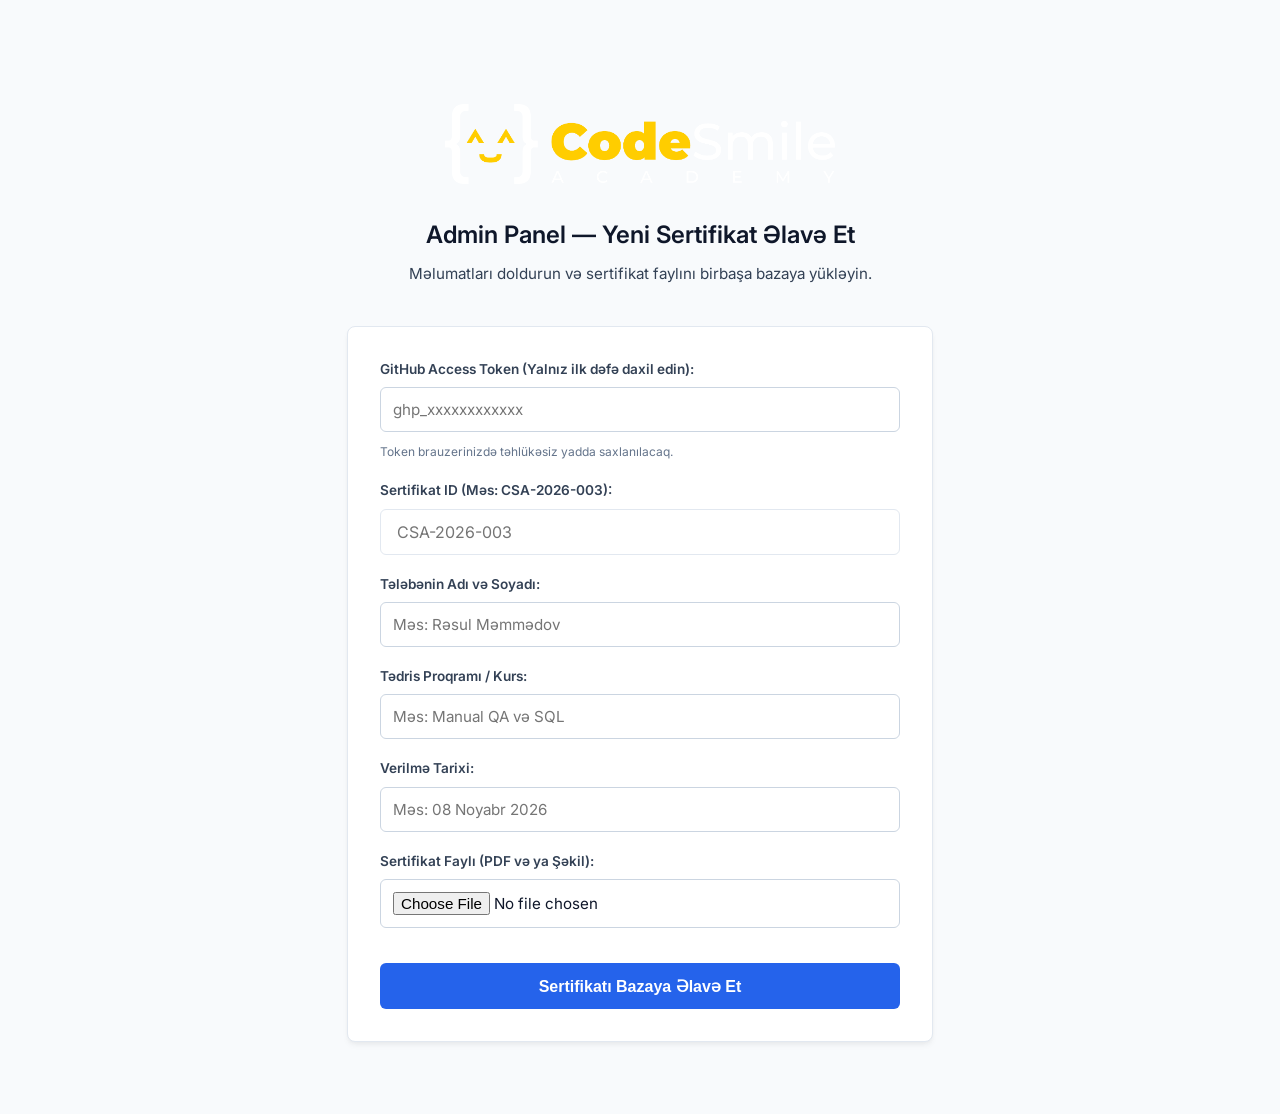
==== admin.html @ 98af443c "Create admin.html" ====
<!DOCTYPE html>
<html lang="az">
<head>
    <meta charset="UTF-8">
    <meta name="viewport" content="width=device-width, initial-scale=1.0">
    <title>Admin Panel | Sertifikat İdarəetməsi</title>
    <link href="https://fonts.googleapis.com/css2?family=Inter:wght@400;500;600;700&display=swap" rel="stylesheet">
    <link rel="stylesheet" href="style.css">
    <style>
        .admin-box { max-width: 650px; margin: 40px auto; padding: 2rem; }
        .form-group { margin-bottom: 1.2rem; display: flex; flex-direction: column; gap: 0.4rem; }
        .form-group label { font-size: 0.85rem; font-weight: 600; color: #334155; }
        .form-group input, .form-group select { padding: 0.75rem; border: 1px solid #cbd5e1; border-radius: 6px; font-family: inherit; font-size: 0.95rem; }
        .btn-submit { background-color: #2563eb; color: white; border: none; padding: 0.85rem; border-radius: 6px; font-weight: 600; cursor: pointer; font-size: 1rem; margin-top: 1rem; width: 100%; transition: 0.2s; }
        .btn-submit:hover { background-color: #1d4ed8; }
        .status-msg { margin-top: 1rem; padding: 1rem; border-radius: 6px; font-size: 0.9rem; text-align: center; }
        .status-msg.success { background: #d1fae5; color: #059669; }
        .status-msg.error { background: #fef2f2; color: #dc2626; }
        .status-msg.info { background: #e0f2fe; color: #0284c7; }
        .token-note { font-size: 0.75rem; color: #64748b; margin-top: 0.2rem; }
    </style>
</head>
<body>
    <div class="container admin-box">
        <header class="header">
            <img src="logo.png" alt="CodeSmile Academy" class="brand-logo">
            <h1 class="page-title">Admin Panel — Yeni Sertifikat Əlavə Et</h1>
            <p class="subtitle">Məlumatları doldurun və sertifikat faylını birbaşa bazaya yükləyin.</p>
        </header>

        <main class="main-content">
            <form id="admin-form">
                <div class="form-group">
                    <label>GitHub Access Token (Yalnız ilk dəfə daxil edin):</label>
                    <input type="password" id="gh-token" placeholder="ghp_xxxxxxxxxxxx" required>
                    <span class="token-note">Token brauzerinizdə təhlükəsiz yadda saxlanılacaq.</span>
                </div>

                <div class="form-group">
                    <label>Sertifikat ID (Məs: CSA-2026-003):</label>
                    <input type="text" id="cert-id" placeholder="CSA-2026-003" required>
                </div>

                <div class="form-group">
                    <label>Tələbənin Adı və Soyadı:</label>
                    <input type="text" id="student-name" placeholder="Məs: Rəsul Məmmədov" required>
                </div>

                <div class="form-group">
                    <label>Tədris Proqramı / Kurs:</label>
                    <input type="text" id="course-name" placeholder="Məs: Manual QA və SQL" required>
                </div>

                <div class="form-group">
                    <label>Verilmə Tarixi:</label>
                    <input type="text" id="issue-date" placeholder="Məs: 08 Noyabr 2026" required>
                </div>

                <div class="form-group">
                    <label>Sertifikat Faylı (PDF və ya Şəkil):</label>
                    <input type="file" id="cert-file" accept=".pdf,.png,.jpg,.jpeg" required>
                </div>

                <button type="submit" class="btn-submit" id="btn-save">Sertifikatı Bazaya Əlavə Et</button>
            </form>

            <div id="status-box" class="status-msg hidden"></div>
        </main>
    </div>

    <script>
        const REPO_OWNER = "codesmileacademy";
        const REPO_NAME = "CertificateVerifier";

        // Yadda saxlanılan tokeni yüklə
        document.addEventListener("DOMContentLoaded", () => {
            const savedToken = localStorage.getItem("csa_gh_token");
            if (savedToken) document.getElementById("gh-token").value = savedToken;
        });

        document.getElementById("admin-form").addEventListener("submit", async (e) => {
            e.preventDefault();
            const btn = document.getElementById("btn-save");
            const statusBox = document.getElementById("status-box");

            const token = document.getElementById("gh-token").value.trim();
            const id = document.getElementById("cert-id").value.trim().toUpperCase();
            const name = document.getElementById("student-name").value.trim();
            const course = document.getElementById("course-name").value.trim();
            const date = document.getElementById("issue-date").value.trim();
            const fileInput = document.getElementById("cert-file");

            if (!fileInput.files.length) return;
            const file = fileInput.files[0];

            // Tokeni yadda saxla
            localStorage.setItem("csa_gh_token", token);

            btn.disabled = true;
            showStatus("Sertifikat faylı GitHub-a yüklənir...", "info");

            try {
                // 1. Faylı Base64 formatına çevir
                const fileExt = file.name.split('.').pop();
                const filePath = `certificates/${id}.${fileExt}`;
                const fileBase64 = await toBase64(file);

                // 2. Faylı GitHub-a yüklə
                await uploadToGitHub(token, filePath, fileBase64, `Upload certificate ${id}`);

                showStatus("Fayl yükləndi! Baza (script.js) yenilənir...", "info");

                // 3. script.js faylını oxu və yeni sertifikatı əlavə et
                const scriptPath = "script.js";
                const scriptData = await getGitHubFile(token, scriptPath);
                
                let scriptContent = decodeURIComponent(escape(atob(scriptData.content)));

                // Bazaya yeni tələbə yazısını əlavə et
                const newRecord = `    "${id}": {\n        name: "${name}",\n        course: "${course}",\n        date: "${date}",\n        file: "${filePath}"\n    },`;
                
                scriptContent = scriptContent.replace("const certificatesDB = {", `const certificatesDB = {\n${newRecord}`);

                const updatedBase64 = btoa(unescape(encodeURIComponent(scriptContent)));

                // 4. Yenilənmiş script.js faylını GitHub-a yaz
                await uploadToGitHub(token, scriptPath, updatedBase64, `Add certificate ${id} to DB`, scriptData.sha);

                showStatus(`Müvəffəqiyyətlə əlavə edildi!<br><br><b>Sertifikat Linki:</b><br><a href="https://${REPO_OWNER}.github.io/${REPO_NAME}/?id=${id}" target="_blank">https://${REPO_OWNER}.github.io/${REPO_NAME}/?id=${id}</a>`, "success");
                document.getElementById("admin-form").reset();
                document.getElementById("gh-token").value = token;

            } catch (err) {
                showStatus("Xəta baş verdi: " + err.message, "error");
            } finally {
                btn.disabled = false;
            }
        });

        function toBase64(file) {
            return new Promise((resolve, reject) => {
                const reader = new FileReader();
                reader.readAsDataURL(file);
                reader.onload = () => resolve(reader.result.split(',')[1]);
                reader.onerror = error => reject(error);
            });
        }

        async function getGitHubFile(token, path) {
            const res = await fetch(`https://api.github.com/repos/${REPO_OWNER}/${REPO_NAME}/contents/${path}`, {
                headers: { "Authorization": `token ${token}` }
            });
            if (!res.ok) throw new Error("Fayl oxunmadı: " + res.statusText);
            return await res.json();
        }

        async function uploadToGitHub(token, path, contentBase64, message, sha = null) {
            const body = { message, content: contentBase64 };
            if (sha) body.sha = sha;

            const res = await fetch(`https://api.github.com/repos/${REPO_OWNER}/${REPO_NAME}/contents/${path}`, {
                method: "PUT",
                headers: {
                    "Authorization": `token ${token}`,
                    "Content-Type": "application/json"
                },
                body: JSON.stringify(body)
            });

            if (!res.ok) {
                const errData = await res.json();
                throw new Error(errData.message || "Yükləmə xətası");
            }
            return await res.json();
        }

        function showStatus(msg, type) {
            const box = document.getElementById("status-box");
            box.className = `status-msg ${type}`;
            box.innerHTML = msg;
            box.classList.remove("hidden");
        }
    </script>
</body>
</html>
---- style.css ----
:root {
    --primary-color: #0f172a;
    --secondary-color: #334155;
    --accent-color: #2563eb;
    --success-color: #059669;
    --error-color: #dc2626;
    --bg-color: #f8fafc;
    --card-bg: #ffffff;
    --border-color: #e2e8f0;
}

* {
    margin: 0;
    padding: 0;
    box-sizing: border-box;
}

body {
    font-family: 'Inter', sans-serif;
    background-color: var(--bg-color);
    color: var(--primary-color);
    line-height: 1.6;
    display: flex;
    justify-content: center;
    min-height: 100vh;
}

.container {
    width: 100%;
    max-width: 600px;
    padding: 2rem;
    display: flex;
    flex-direction: column;
}

.header {
    text-align: center;
    margin-bottom: 2.5rem;
    margin-top: 2rem;
}

.brand-logo {
    max-height: 80px;
    margin-bottom: 1.5rem;
    object-fit: contain;
}

.page-title {
    font-size: 1.5rem;
    font-weight: 600;
    margin-bottom: 0.5rem;
}

.subtitle {
    color: var(--secondary-color);
    font-size: 0.95rem;
}

.main-content {
    background-color: var(--card-bg);
    padding: 2rem;
    border-radius: 8px;
    box-shadow: 0 4px 6px -1px rgba(0, 0, 0, 0.05), 0 2px 4px -1px rgba(0, 0, 0, 0.03);
    border: 1px solid var(--border-color);
}

.input-group {
    display: flex;
    gap: 0.5rem;
}

#cert-id {
    flex: 1;
    padding: 0.75rem 1rem;
    border: 1px solid var(--border-color);
    border-radius: 6px;
    font-size: 1rem;
    font-family: 'Inter', sans-serif;
    text-transform: uppercase;
    transition: border-color 0.2s;
}

#cert-id:focus {
    outline: none;
    border-color: var(--accent-color);
}

.btn-verify {
    background-color: var(--primary-color);
    color: white;
    border: none;
    padding: 0 1.5rem;
    border-radius: 6px;
    font-weight: 500;
    cursor: pointer;
    font-size: 1rem;
    transition: background-color 0.2s;
}

.btn-verify:hover {
    background-color: #1e293b;
}

.hidden {
    display: none !important;
}

.error-msg {
    color: var(--error-color);
    font-size: 0.85rem;
    margin-top: 0.5rem;
}

.not-found {
    margin-top: 1.5rem;
    padding: 1rem;
    background-color: #fef2f2;
    border: 1px solid #fecaca;
    color: var(--error-color);
    border-radius: 6px;
    text-align: center;
    font-size: 0.9rem;
}

/* Result Card Styles */
.result-card {
    margin-top: 2rem;
    padding-top: 1.5rem;
    border-top: 1px solid var(--border-color);
}

.status-badge {
    display: inline-flex;
    align-items: center;
    gap: 0.5rem;
    background-color: #d1fae5;
    color: var(--success-color);
    padding: 0.5rem 1rem;
    border-radius: 20px;
    font-weight: 600;
    font-size: 0.9rem;
    margin-bottom: 1.5rem;
}

.details-grid {
    display: flex;
    flex-direction: column;
    gap: 1rem;
    margin-bottom: 1.5rem;
}

.detail-item {
    display: flex;
    flex-direction: column;
    gap: 0.2rem;
}

.detail-label {
    font-size: 0.85rem;
    color: var(--secondary-color);
    text-transform: uppercase;
    letter-spacing: 0.05em;
}

.detail-value {
    font-size: 1.05rem;
    font-weight: 500;
    color: var(--primary-color);
}

.btn-download {
    display: block;
    width: 100%;
    text-align: center;
    background-color: white;
    color: var(--primary-color);
    border: 1px solid var(--border-color);
    padding: 0.75rem;
    border-radius: 6px;
    text-decoration: none;
    font-weight: 500;
    transition: all 0.2s;
}

.btn-download:hover {
    background-color: #f1f5f9;
    border-color: #cbd5e1;
}

.footer {
    text-align: center;
    margin-top: auto;
    padding-top: 2rem;
    font-size: 0.85rem;
    color: var(--secondary-color);
}

@media (max-width: 480px) {
    .input-group {
        flex-direction: column;
    }
    .btn-verify {
        padding: 0.75rem;
    }
}
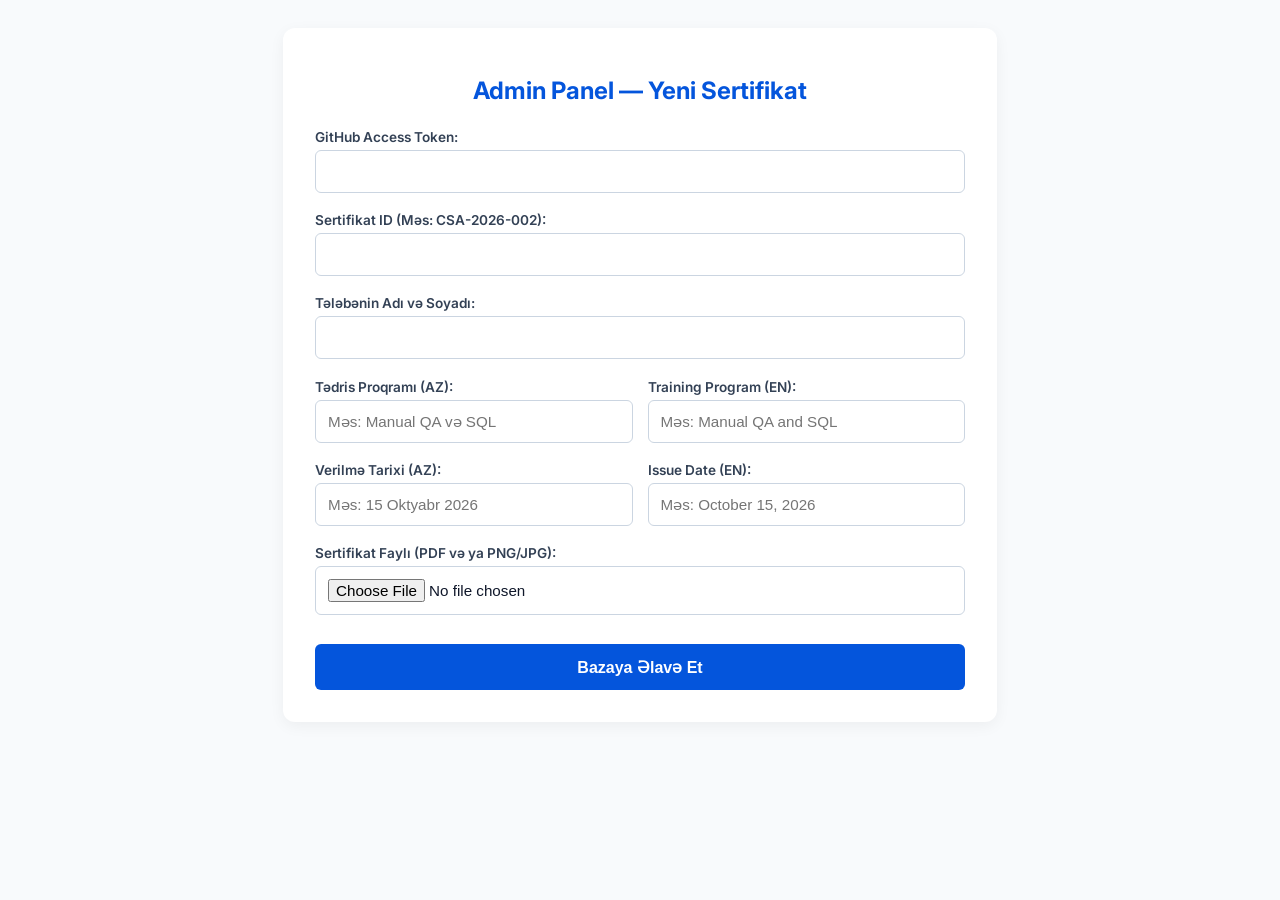
==== commit f1da1111: "Update admin.html" ====
--- a/admin.html
+++ b/admin.html
@@ -3,76 +3,80 @@
 <head>
     <meta charset="UTF-8">
     <meta name="viewport" content="width=device-width, initial-scale=1.0">
-    <title>Admin Panel | Sertifikat İdarəetməsi</title>
+    <title>Admin Panel | CodeSmile Academy</title>
     <link href="https://fonts.googleapis.com/css2?family=Inter:wght@400;500;600;700&display=swap" rel="stylesheet">
-    <link rel="stylesheet" href="style.css">
     <style>
-        .admin-box { max-width: 650px; margin: 40px auto; padding: 2rem; }
-        .form-group { margin-bottom: 1.2rem; display: flex; flex-direction: column; gap: 0.4rem; }
-        .form-group label { font-size: 0.85rem; font-weight: 600; color: #334155; }
-        .form-group input, .form-group select { padding: 0.75rem; border: 1px solid #cbd5e1; border-radius: 6px; font-family: inherit; font-size: 0.95rem; }
-        .btn-submit { background-color: #2563eb; color: white; border: none; padding: 0.85rem; border-radius: 6px; font-weight: 600; cursor: pointer; font-size: 1rem; margin-top: 1rem; width: 100%; transition: 0.2s; }
-        .btn-submit:hover { background-color: #1d4ed8; }
-        .status-msg { margin-top: 1rem; padding: 1rem; border-radius: 6px; font-size: 0.9rem; text-align: center; }
-        .status-msg.success { background: #d1fae5; color: #059669; }
-        .status-msg.error { background: #fef2f2; color: #dc2626; }
-        .status-msg.info { background: #e0f2fe; color: #0284c7; }
-        .token-note { font-size: 0.75rem; color: #64748b; margin-top: 0.2rem; }
+        body { font-family: 'Inter', sans-serif; background: #f8fafc; padding: 20px; color: #0f172a; }
+        .admin-box { max-width: 650px; margin: 0 auto; background: white; padding: 2rem; border-radius: 12px; box-shadow: 0 4px 15px rgba(0,0,0,0.05); }
+        h1 { text-align: center; color: #0455dc; font-size: 1.5rem; margin-bottom: 1.5rem; }
+        .form-group { margin-bottom: 1.2rem; display: flex; flex-direction: column; gap: 5px; }
+        label { font-weight: 600; font-size: 0.85rem; color: #334155; }
+        input { padding: 0.75rem; border: 1px solid #cbd5e1; border-radius: 6px; font-size: 0.95rem; }
+        .row { display: flex; gap: 15px; }
+        .row .form-group { flex: 1; }
+        .btn-submit { background: #0455dc; color: white; border: none; padding: 0.85rem; border-radius: 6px; font-weight: bold; cursor: pointer; width: 100%; margin-top: 10px; font-size: 1rem; transition: 0.2s; }
+        .btn-submit:hover { background: #0342b0; }
+        .status-msg { margin-top: 1rem; padding: 1rem; border-radius: 6px; text-align: center; display: none; font-weight: 500;}
+        .success { background: #d1fae5; color: #059669; display: block; }
+        .error { background: #fef2f2; color: #dc2626; display: block; }
+        .info { background: #e0f2fe; color: #0284c7; display: block; }
     </style>
 </head>
 <body>
-    <div class="container admin-box">
-        <header class="header">
-            <img src="logo.png" alt="CodeSmile Academy" class="brand-logo">
-            <h1 class="page-title">Admin Panel — Yeni Sertifikat Əlavə Et</h1>
-            <p class="subtitle">Məlumatları doldurun və sertifikat faylını birbaşa bazaya yükləyin.</p>
-        </header>
+    <div class="admin-box">
+        <h1>Admin Panel — Yeni Sertifikat</h1>
+        <form id="admin-form">
+            <div class="form-group">
+                <label>GitHub Access Token:</label>
+                <input type="password" id="gh-token" required>
+            </div>
+            <div class="form-group">
+                <label>Sertifikat ID (Məs: CSA-2026-002):</label>
+                <input type="text" id="cert-id" required>
+            </div>
+            <div class="form-group">
+                <label>Tələbənin Adı və Soyadı:</label>
+                <input type="text" id="student-name" required>
+            </div>
 
-        <main class="main-content">
-            <form id="admin-form">
+            <!-- 2 DİLLİ XANALAR (KURS) -->
+            <div class="row">
                 <div class="form-group">
-                    <label>GitHub Access Token (Yalnız ilk dəfə daxil edin):</label>
-                    <input type="password" id="gh-token" placeholder="ghp_xxxxxxxxxxxx" required>
-                    <span class="token-note">Token brauzerinizdə təhlükəsiz yadda saxlanılacaq.</span>
+                    <label>Tədris Proqramı (AZ):</label>
+                    <input type="text" id="course-az" placeholder="Məs: Manual QA və SQL" required>
                 </div>
+                <div class="form-group">
+                    <label>Training Program (EN):</label>
+                    <input type="text" id="course-en" placeholder="Məs: Manual QA and SQL" required>
+                </div>
+            </div>
 
+            <!-- 2 DİLLİ XANALAR (TARİX) -->
+            <div class="row">
                 <div class="form-group">
-                    <label>Sertifikat ID (Məs: CSA-2026-003):</label>
-                    <input type="text" id="cert-id" placeholder="CSA-2026-003" required>
+                    <label>Verilmə Tarixi (AZ):</label>
+                    <input type="text" id="date-az" placeholder="Məs: 15 Oktyabr 2026" required>
                 </div>
+                <div class="form-group">
+                    <label>Issue Date (EN):</label>
+                    <input type="text" id="date-en" placeholder="Məs: October 15, 2026" required>
+                </div>
+            </div>
 
-                <div class="form-group">
-                    <label>Tələbənin Adı və Soyadı:</label>
-                    <input type="text" id="student-name" placeholder="Məs: Rəsul Məmmədov" required>
-                </div>
+            <div class="form-group">
+                <label>Sertifikat Faylı (PDF və ya PNG/JPG):</label>
+                <input type="file" id="cert-file" accept=".pdf,.png,.jpg,.jpeg" required>
+            </div>
 
-                <div class="form-group">
-                    <label>Tədris Proqramı / Kurs:</label>
-                    <input type="text" id="course-name" placeholder="Məs: Manual QA və SQL" required>
-                </div>
-
-                <div class="form-group">
-                    <label>Verilmə Tarixi:</label>
-                    <input type="text" id="issue-date" placeholder="Məs: 08 Noyabr 2026" required>
-                </div>
-
-                <div class="form-group">
-                    <label>Sertifikat Faylı (PDF və ya Şəkil):</label>
-                    <input type="file" id="cert-file" accept=".pdf,.png,.jpg,.jpeg" required>
-                </div>
-
-                <button type="submit" class="btn-submit" id="btn-save">Sertifikatı Bazaya Əlavə Et</button>
-            </form>
-
-            <div id="status-box" class="status-msg hidden"></div>
-        </main>
+            <button type="submit" class="btn-submit" id="btn-save">Bazaya Əlavə Et</button>
+        </form>
+        <div id="status-box" class="status-msg"></div>
     </div>
 
     <script>
         const REPO_OWNER = "codesmileacademy";
         const REPO_NAME = "CertificateVerifier";
-
-        // Yadda saxlanılan tokeni yüklə
+        
         document.addEventListener("DOMContentLoaded", () => {
             const savedToken = localStorage.getItem("csa_gh_token");
             if (savedToken) document.getElementById("gh-token").value = savedToken;
@@ -81,55 +85,53 @@
         document.getElementById("admin-form").addEventListener("submit", async (e) => {
             e.preventDefault();
             const btn = document.getElementById("btn-save");
-            const statusBox = document.getElementById("status-box");
-
+            
             const token = document.getElementById("gh-token").value.trim();
             const id = document.getElementById("cert-id").value.trim().toUpperCase();
             const name = document.getElementById("student-name").value.trim();
-            const course = document.getElementById("course-name").value.trim();
-            const date = document.getElementById("issue-date").value.trim();
+            
+            const courseAz = document.getElementById("course-az").value.trim();
+            const courseEn = document.getElementById("course-en").value.trim();
+            const dateAz = document.getElementById("date-az").value.trim();
+            const dateEn = document.getElementById("date-en").value.trim();
+            
             const fileInput = document.getElementById("cert-file");
 
             if (!fileInput.files.length) return;
             const file = fileInput.files[0];
-
-            // Tokeni yadda saxla
+            
             localStorage.setItem("csa_gh_token", token);
-
             btn.disabled = true;
-            showStatus("Sertifikat faylı GitHub-a yüklənir...", "info");
+            showStatus("Sertifikat GitHub-a yüklənir...", "info");
 
             try {
-                // 1. Faylı Base64 formatına çevir
-                const fileExt = file.name.split('.').pop();
+                const fileExt = file.name.split('.').pop().toLowerCase();
                 const filePath = `certificates/${id}.${fileExt}`;
                 const fileBase64 = await toBase64(file);
 
-                // 2. Faylı GitHub-a yüklə
-                await uploadToGitHub(token, filePath, fileBase64, `Upload certificate ${id}`);
-
+                // 1. Şəkli/PDF-i yüklə
+                await uploadToGitHub(token, filePath, fileBase64, `Upload cert ${id}`);
                 showStatus("Fayl yükləndi! Baza (script.js) yenilənir...", "info");
 
-                // 3. script.js faylını oxu və yeni sertifikatı əlavə et
+                // 2. script.js faylını oxu və 2 dilli bazaya əlavə et
                 const scriptPath = "script.js";
                 const scriptData = await getGitHubFile(token, scriptPath);
-                
                 let scriptContent = decodeURIComponent(escape(atob(scriptData.content)));
 
-                // Bazaya yeni tələbə yazısını əlavə et
-                const newRecord = `    "${id}": {\n        name: "${name}",\n        course: "${course}",\n        date: "${date}",\n        file: "${filePath}"\n    },`;
+                const newRecord = `    "${id}": {\n        name: "${name}",\n        course_az: "${courseAz}",\n        course_en: "${courseEn}",\n        date_az: "${dateAz}",\n        date_en: "${dateEn}",\n        file: "${filePath}"\n    },`;
                 
                 scriptContent = scriptContent.replace("const certificatesDB = {", `const certificatesDB = {\n${newRecord}`);
 
                 const updatedBase64 = btoa(unescape(encodeURIComponent(scriptContent)));
+                
+                // 3. Yenilənmiş məlumatları yaz
+                await uploadToGitHub(token, scriptPath, updatedBase64, `Add ${id} to DB`, scriptData.sha);
 
-                // 4. Yenilənmiş script.js faylını GitHub-a yaz
-                await uploadToGitHub(token, scriptPath, updatedBase64, `Add certificate ${id} to DB`, scriptData.sha);
-
-                showStatus(`Müvəffəqiyyətlə əlavə edildi!<br><br><b>Sertifikat Linki:</b><br><a href="https://${REPO_OWNER}.github.io/${REPO_NAME}/?id=${id}" target="_blank">https://${REPO_OWNER}.github.io/${REPO_NAME}/?id=${id}</a>`, "success");
+                showStatus(`Müvəffəqiyyətlə əlavə edildi! <br><br><a href="https://${REPO_OWNER}.github.io/${REPO_NAME}/?id=${id}" target="_blank">Sertifikata Bax</a>`, "success");
+                
+                // Formu təmizlə
                 document.getElementById("admin-form").reset();
                 document.getElementById("gh-token").value = token;
-
             } catch (err) {
                 showStatus("Xəta baş verdi: " + err.message, "error");
             } finally {
@@ -150,23 +152,18 @@
             const res = await fetch(`https://api.github.com/repos/${REPO_OWNER}/${REPO_NAME}/contents/${path}`, {
                 headers: { "Authorization": `token ${token}` }
             });
-            if (!res.ok) throw new Error("Fayl oxunmadı: " + res.statusText);
+            if (!res.ok) throw new Error("Fayl oxunmadı");
             return await res.json();
         }
 
         async function uploadToGitHub(token, path, contentBase64, message, sha = null) {
             const body = { message, content: contentBase64 };
             if (sha) body.sha = sha;
-
             const res = await fetch(`https://api.github.com/repos/${REPO_OWNER}/${REPO_NAME}/contents/${path}`, {
                 method: "PUT",
-                headers: {
-                    "Authorization": `token ${token}`,
-                    "Content-Type": "application/json"
-                },
+                headers: { "Authorization": `token ${token}`, "Content-Type": "application/json" },
                 body: JSON.stringify(body)
             });
-
             if (!res.ok) {
                 const errData = await res.json();
                 throw new Error(errData.message || "Yükləmə xətası");
@@ -178,7 +175,6 @@
             const box = document.getElementById("status-box");
             box.className = `status-msg ${type}`;
             box.innerHTML = msg;
-            box.classList.remove("hidden");
         }
     </script>
 </body>
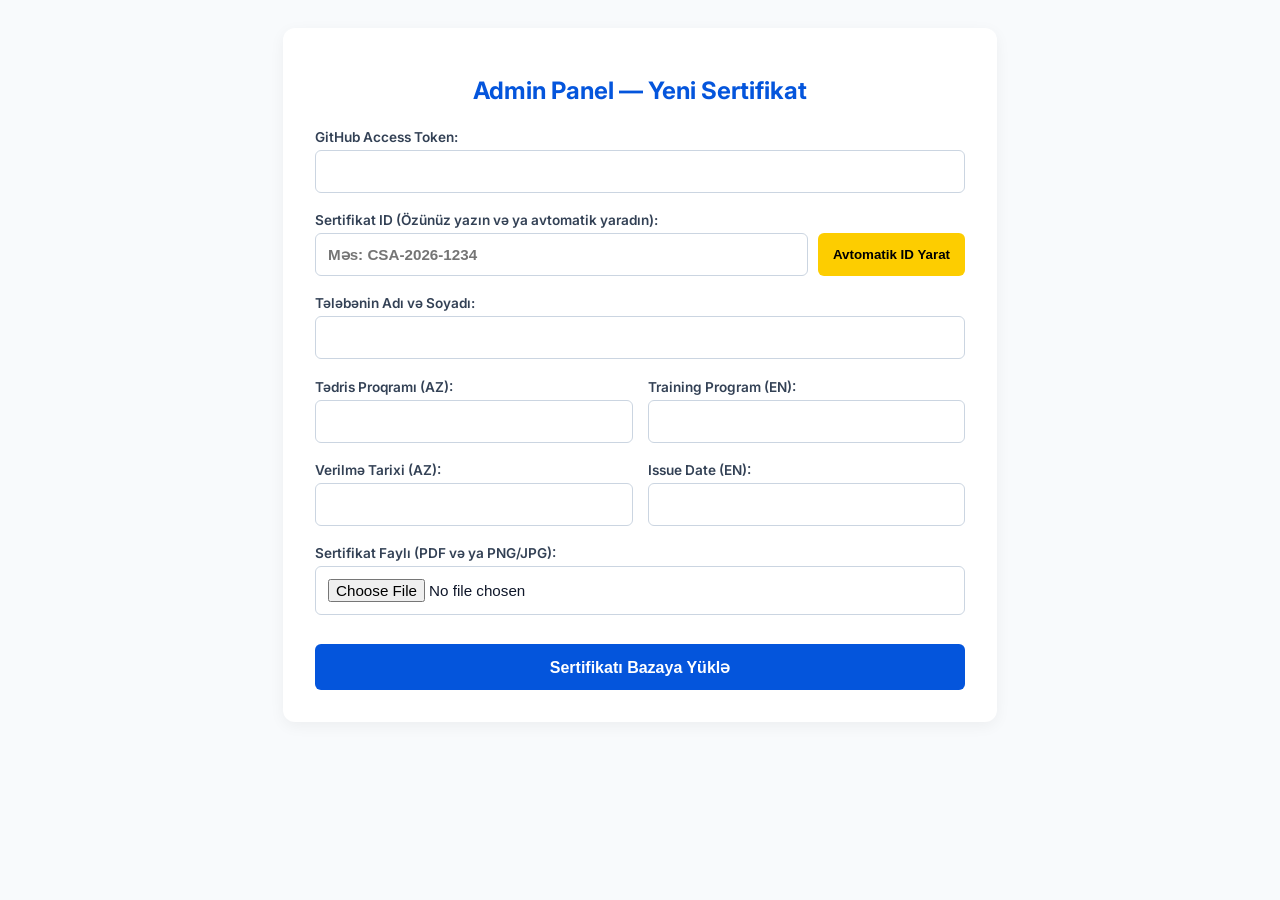
==== commit e05d74ba: "Update admin.html" ====
--- a/admin.html
+++ b/admin.html
@@ -14,6 +14,10 @@
         input { padding: 0.75rem; border: 1px solid #cbd5e1; border-radius: 6px; font-size: 0.95rem; }
         .row { display: flex; gap: 15px; }
         .row .form-group { flex: 1; }
+        .id-group { display: flex; gap: 10px; }
+        .id-group input { flex: 1; font-weight: bold; color: #0455dc; }
+        .btn-gen { background: #fdcd00; color: #000; font-weight: bold; border: none; padding: 0 15px; border-radius: 6px; cursor: pointer; transition: 0.2s; }
+        .btn-gen:hover { background: #e0b500; }
         .btn-submit { background: #0455dc; color: white; border: none; padding: 0.85rem; border-radius: 6px; font-weight: bold; cursor: pointer; width: 100%; margin-top: 10px; font-size: 1rem; transition: 0.2s; }
         .btn-submit:hover { background: #0342b0; }
         .status-msg { margin-top: 1rem; padding: 1rem; border-radius: 6px; text-align: center; display: none; font-weight: 500;}
@@ -30,36 +34,39 @@
                 <label>GitHub Access Token:</label>
                 <input type="password" id="gh-token" required>
             </div>
-            <div class="form-group">
-                <label>Sertifikat ID (Məs: CSA-2026-002):</label>
-                <input type="text" id="cert-id" required>
-            </div>
+            
+            <div class="form-group">
+                <label>Sertifikat ID (Özünüz yazın və ya avtomatik yaradın):</label>
+                <div class="id-group">
+                    <input type="text" id="cert-id" placeholder="Məs: CSA-2026-1234" required>
+                    <button type="button" class="btn-gen" id="btn-generate-id">Avtomatik ID Yarat</button>
+                </div>
+            </div>
+
             <div class="form-group">
                 <label>Tələbənin Adı və Soyadı:</label>
                 <input type="text" id="student-name" required>
             </div>
 
-            <!-- 2 DİLLİ XANALAR (KURS) -->
             <div class="row">
                 <div class="form-group">
                     <label>Tədris Proqramı (AZ):</label>
-                    <input type="text" id="course-az" placeholder="Məs: Manual QA və SQL" required>
+                    <input type="text" id="course-az" required>
                 </div>
                 <div class="form-group">
                     <label>Training Program (EN):</label>
-                    <input type="text" id="course-en" placeholder="Məs: Manual QA and SQL" required>
-                </div>
-            </div>
-
-            <!-- 2 DİLLİ XANALAR (TARİX) -->
+                    <input type="text" id="course-en" required>
+                </div>
+            </div>
+
             <div class="row">
                 <div class="form-group">
                     <label>Verilmə Tarixi (AZ):</label>
-                    <input type="text" id="date-az" placeholder="Məs: 15 Oktyabr 2026" required>
+                    <input type="text" id="date-az" required>
                 </div>
                 <div class="form-group">
                     <label>Issue Date (EN):</label>
-                    <input type="text" id="date-en" placeholder="Məs: October 15, 2026" required>
+                    <input type="text" id="date-en" required>
                 </div>
             </div>
 
@@ -68,7 +75,7 @@
                 <input type="file" id="cert-file" accept=".pdf,.png,.jpg,.jpeg" required>
             </div>
 
-            <button type="submit" class="btn-submit" id="btn-save">Bazaya Əlavə Et</button>
+            <button type="submit" class="btn-submit" id="btn-save">Sertifikatı Bazaya Yüklə</button>
         </form>
         <div id="status-box" class="status-msg"></div>
     </div>
@@ -82,6 +89,13 @@
             if (savedToken) document.getElementById("gh-token").value = savedToken;
         });
 
+        // AVTOMATİK UNİKAL ID YARATMA FUNKSİYASI
+        document.getElementById("btn-generate-id").addEventListener("click", () => {
+            const year = new Date().getFullYear();
+            const randomCode = Math.floor(1000 + Math.random() * 9000); // 4 rəqəmli kod
+            document.getElementById("cert-id").value = `CSA-${year}-${randomCode}`;
+        });
+
         document.getElementById("admin-form").addEventListener("submit", async (e) => {
             e.preventDefault();
             const btn = document.getElementById("btn-save");
@@ -96,40 +110,47 @@
             const dateEn = document.getElementById("date-en").value.trim();
             
             const fileInput = document.getElementById("cert-file");
-
             if (!fileInput.files.length) return;
             const file = fileInput.files[0];
             
             localStorage.setItem("csa_gh_token", token);
             btn.disabled = true;
-            showStatus("Sertifikat GitHub-a yüklənir...", "info");
+            showStatus("Fayl GitHub-a yüklənir...", "info");
 
             try {
                 const fileExt = file.name.split('.').pop().toLowerCase();
                 const filePath = `certificates/${id}.${fileExt}`;
                 const fileBase64 = await toBase64(file);
 
-                // 1. Şəkli/PDF-i yüklə
+                // 1. Şəkli yüklə
                 await uploadToGitHub(token, filePath, fileBase64, `Upload cert ${id}`);
-                showStatus("Fayl yükləndi! Baza (script.js) yenilənir...", "info");
-
-                // 2. script.js faylını oxu və 2 dilli bazaya əlavə et
-                const scriptPath = "script.js";
-                const scriptData = await getGitHubFile(token, scriptPath);
-                let scriptContent = decodeURIComponent(escape(atob(scriptData.content)));
-
-                const newRecord = `    "${id}": {\n        name: "${name}",\n        course_az: "${courseAz}",\n        course_en: "${courseEn}",\n        date_az: "${dateAz}",\n        date_en: "${dateEn}",\n        file: "${filePath}"\n    },`;
+                showStatus("Fayl yükləndi! Baza (db.json) yenilənir...", "info");
+
+                // 2. Təmiz JSON bazasını (db.json) oxu
+                const dbPath = "database/db.json";
+                const dbData = await getGitHubFile(token, dbPath);
                 
-                scriptContent = scriptContent.replace("const certificatesDB = {", `const certificatesDB = {\n${newRecord}`);
-
-                const updatedBase64 = btoa(unescape(encodeURIComponent(scriptContent)));
+                // Məlumatı JSON olaraq çeviririk
+                let dbContent = JSON.parse(decodeURIComponent(escape(atob(dbData.content))));
+
+                // 3. Yeni tələbəni əlavə et
+                dbContent[id] = {
+                    name: name,
+                    course_az: courseAz,
+                    course_en: courseEn,
+                    date_az: dateAz,
+                    date_en: dateEn,
+                    file: filePath
+                };
+
+                // JSON-u yenidən Base64-ə çevir
+                const updatedBase64 = btoa(unescape(encodeURIComponent(JSON.stringify(dbContent, null, 4))));
                 
-                // 3. Yenilənmiş məlumatları yaz
-                await uploadToGitHub(token, scriptPath, updatedBase64, `Add ${id} to DB`, scriptData.sha);
-
-                showStatus(`Müvəffəqiyyətlə əlavə edildi! <br><br><a href="https://${REPO_OWNER}.github.io/${REPO_NAME}/?id=${id}" target="_blank">Sertifikata Bax</a>`, "success");
+                // 4. Yenilənmiş db.json faylını geri yüklə
+                await uploadToGitHub(token, dbPath, updatedBase64, `Add ${id} to database`, dbData.sha);
+
+                showStatus(`Uğurla əlavə edildi! <br><br><a href="https://${REPO_OWNER}.github.io/${REPO_NAME}/?id=${id}" target="_blank">Sertifikata Bax</a>`, "success");
                 
-                // Formu təmizlə
                 document.getElementById("admin-form").reset();
                 document.getElementById("gh-token").value = token;
             } catch (err) {
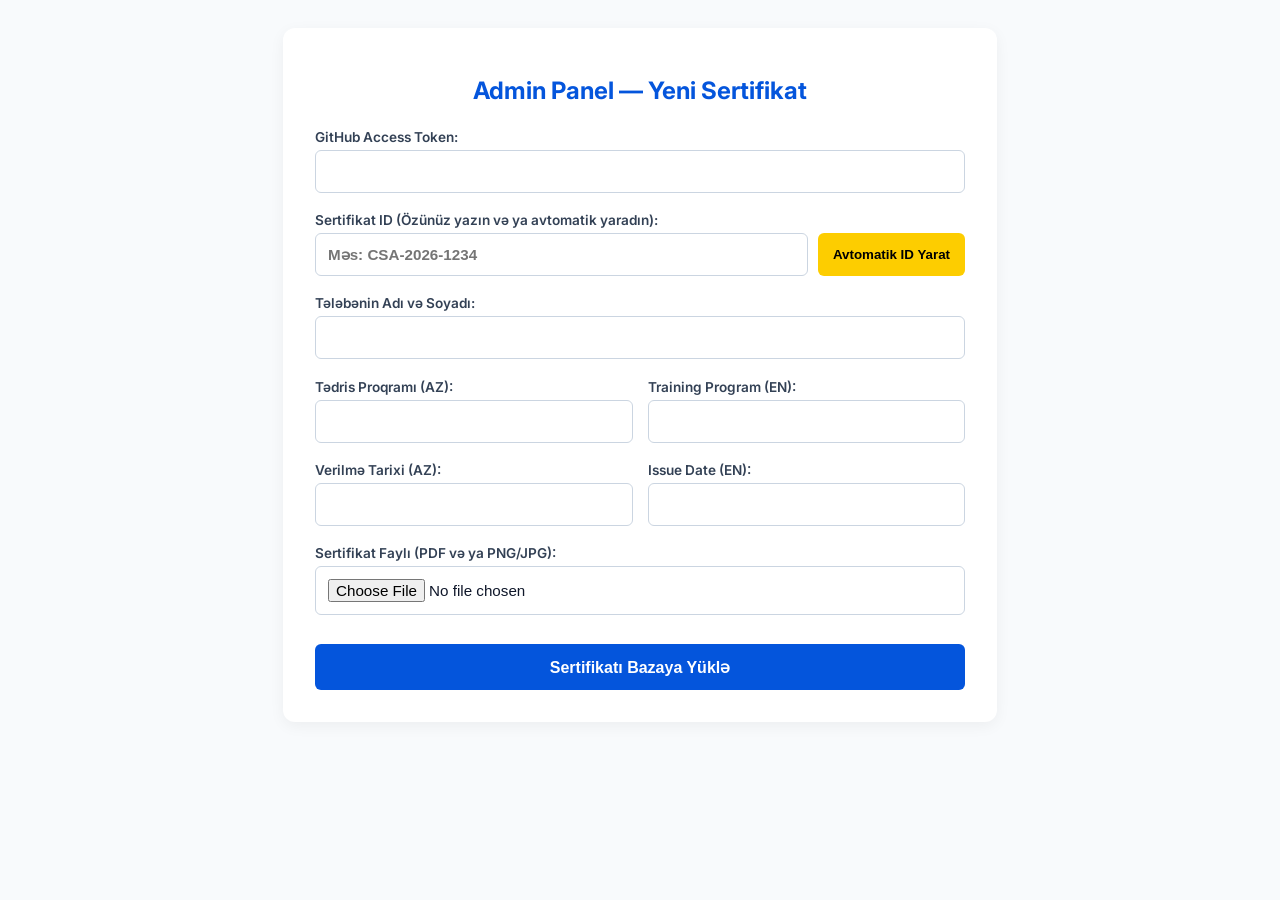
==== commit 183661c7: "Update admin.html" ====
--- a/admin.html
+++ b/admin.html
@@ -133,15 +133,16 @@
                 // Məlumatı JSON olaraq çeviririk
                 let dbContent = JSON.parse(decodeURIComponent(escape(atob(dbData.content))));
 
+                // --- YENİ QORUYUCU MEXANİZM ---
+                if (dbContent[id]) {
+                    showStatus(`XƏTA: <b>${id}</b> nömrəli sertifikat artıq bazada mövcuddur! Zəhmət olmasa "Avtomatik ID Yarat" düyməsinə bir daha basın.`, "error");
+                    btn.disabled = false;
+                    return; // Əgər ID varsa, prosesi dərhal dayandırır və bazanın korlanmasının qarşısını alır
+                }
+                // ------------------------------
+
                 // 3. Yeni tələbəni əlavə et
                 dbContent[id] = {
-                    name: name,
-                    course_az: courseAz,
-                    course_en: courseEn,
-                    date_az: dateAz,
-                    date_en: dateEn,
-                    file: filePath
-                };
 
                 // JSON-u yenidən Base64-ə çevir
                 const updatedBase64 = btoa(unescape(encodeURIComponent(JSON.stringify(dbContent, null, 4))));
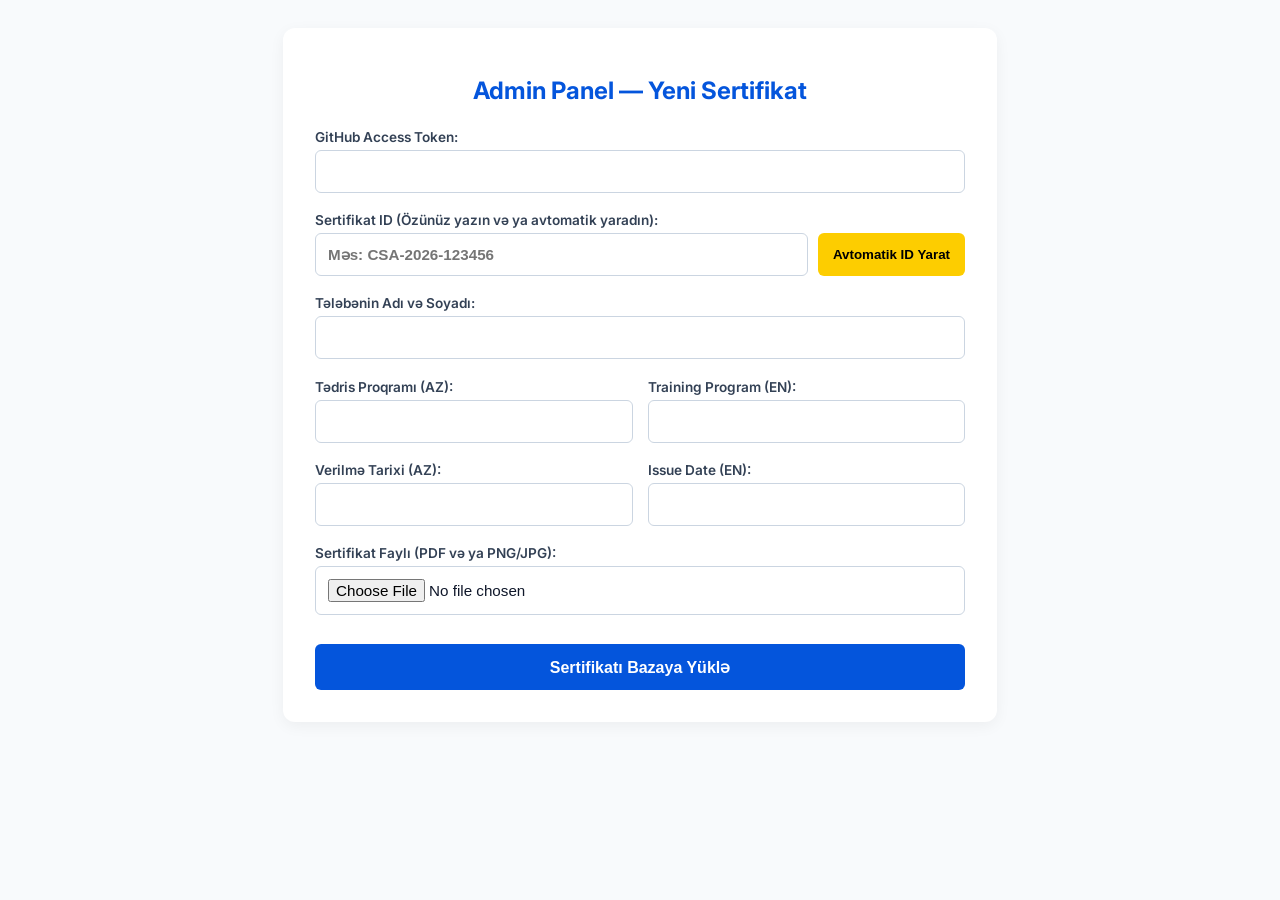
==== commit 75328ea5: "Update admin.html" ====
--- a/admin.html
+++ b/admin.html
@@ -20,9 +20,9 @@
         .btn-gen:hover { background: #e0b500; }
         .btn-submit { background: #0455dc; color: white; border: none; padding: 0.85rem; border-radius: 6px; font-weight: bold; cursor: pointer; width: 100%; margin-top: 10px; font-size: 1rem; transition: 0.2s; }
         .btn-submit:hover { background: #0342b0; }
-        .status-msg { margin-top: 1rem; padding: 1rem; border-radius: 6px; text-align: center; display: none; font-weight: 500;}
+        .status-msg { margin-top: 1rem; padding: 1rem; border-radius: 6px; text-align: center; display: none; font-weight: 600;}
         .success { background: #d1fae5; color: #059669; display: block; }
-        .error { background: #fef2f2; color: #dc2626; display: block; }
+        .error { background: #fef2f2; color: #dc2626; display: block; border: 1px solid #fecaca; }
         .info { background: #e0f2fe; color: #0284c7; display: block; }
     </style>
 </head>
@@ -38,35 +38,35 @@
             <div class="form-group">
                 <label>Sertifikat ID (Özünüz yazın və ya avtomatik yaradın):</label>
                 <div class="id-group">
-                    <input type="text" id="cert-id" placeholder="Məs: CSA-2026-1234" required>
+                    <input type="text" id="cert-id" placeholder="Məs: CSA-2026-123456" required autocomplete="off">
                     <button type="button" class="btn-gen" id="btn-generate-id">Avtomatik ID Yarat</button>
                 </div>
             </div>
 
             <div class="form-group">
                 <label>Tələbənin Adı və Soyadı:</label>
-                <input type="text" id="student-name" required>
+                <input type="text" id="student-name" required autocomplete="off">
             </div>
 
             <div class="row">
                 <div class="form-group">
                     <label>Tədris Proqramı (AZ):</label>
-                    <input type="text" id="course-az" required>
+                    <input type="text" id="course-az" required autocomplete="off">
                 </div>
                 <div class="form-group">
                     <label>Training Program (EN):</label>
-                    <input type="text" id="course-en" required>
+                    <input type="text" id="course-en" required autocomplete="off">
                 </div>
             </div>
 
             <div class="row">
                 <div class="form-group">
                     <label>Verilmə Tarixi (AZ):</label>
-                    <input type="text" id="date-az" required>
+                    <input type="text" id="date-az" required autocomplete="off">
                 </div>
                 <div class="form-group">
                     <label>Issue Date (EN):</label>
-                    <input type="text" id="date-en" required>
+                    <input type="text" id="date-en" required autocomplete="off">
                 </div>
             </div>
 
@@ -84,23 +84,31 @@
         const REPO_OWNER = "codesmileacademy";
         const REPO_NAME = "CertificateVerifier";
         
+        // 1. TOKEN CANLI YADDAŞA YAZILMASI
+        const tokenInput = document.getElementById("gh-token");
+        
         document.addEventListener("DOMContentLoaded", () => {
             const savedToken = localStorage.getItem("csa_gh_token");
-            if (savedToken) document.getElementById("gh-token").value = savedToken;
-        });
-
-        // AVTOMATİK UNİKAL ID YARATMA FUNKSİYASI
+            if (savedToken) tokenInput.value = savedToken;
+        });
+
+        tokenInput.addEventListener("input", (e) => {
+            localStorage.setItem("csa_gh_token", e.target.value.trim());
+        });
+
+        // 2. AVTOMATİK ID YARATMA (6 Rəqəmli daha unikal)
         document.getElementById("btn-generate-id").addEventListener("click", () => {
             const year = new Date().getFullYear();
-            const randomCode = Math.floor(1000 + Math.random() * 9000); // 4 rəqəmli kod
+            const randomCode = Math.floor(100000 + Math.random() * 900000); 
             document.getElementById("cert-id").value = `CSA-${year}-${randomCode}`;
         });
 
+        // 3. ƏSAS YÜKLƏMƏ PROSESİ
         document.getElementById("admin-form").addEventListener("submit", async (e) => {
             e.preventDefault();
             const btn = document.getElementById("btn-save");
             
-            const token = document.getElementById("gh-token").value.trim();
+            const token = tokenInput.value.trim();
             const id = document.getElementById("cert-id").value.trim().toUpperCase();
             const name = document.getElementById("student-name").value.trim();
             
@@ -113,54 +121,70 @@
             if (!fileInput.files.length) return;
             const file = fileInput.files[0];
             
-            localStorage.setItem("csa_gh_token", token);
             btn.disabled = true;
-            showStatus("Fayl GitHub-a yüklənir...", "info");
+            showStatus("Əvvəlcə baza yoxlanılır...", "info");
 
             try {
+                // ADIM A: BAZANI OXU VƏ DUBLİKAT YOXLAMASI ET
+                const dbPath = "database/db.json";
+                const dbData = await getGitHubFile(token, dbPath);
+                let rawJson = JSON.parse(decodeURIComponent(escape(atob(dbData.content))));
+                
+                let dbContent = {};
+                // Əgər baza artıq şifrələnibsə, onu açırıq
+                if (rawJson.encrypted_data) {
+                    dbContent = JSON.parse(decodeURIComponent(escape(atob(rawJson.encrypted_data))));
+                } else {
+                    dbContent = rawJson; // Köhnə formatdırsa birbaşa oxu
+                }
+
+                if (dbContent[id]) {
+                    showStatus(`XƏTA BAŞ VERDİ: <b>${id}</b> nömrəli sertifikat ID-si artıq bazada var! Zəhmət olmasa fərqli ID yazın.`, "error");
+                    btn.disabled = false;
+                    return; 
+                }
+
+                // ADIM B: ƏGƏR ID YENİDİRSƏ, FAYLI YÜKLƏ
+                showStatus("Sertifikat bənzərsizdir. Fayl GitHub-a yüklənir...", "info");
                 const fileExt = file.name.split('.').pop().toLowerCase();
                 const filePath = `certificates/${id}.${fileExt}`;
                 const fileBase64 = await toBase64(file);
 
-                // 1. Şəkli yüklə
                 await uploadToGitHub(token, filePath, fileBase64, `Upload cert ${id}`);
-                showStatus("Fayl yükləndi! Baza (db.json) yenilənir...", "info");
-
-                // 2. Təmiz JSON bazasını (db.json) oxu
-                const dbPath = "database/db.json";
-                const dbData = await getGitHubFile(token, dbPath);
-                
-                // Məlumatı JSON olaraq çeviririk
-                let dbContent = JSON.parse(decodeURIComponent(escape(atob(dbData.content))));
-
-                // --- YENİ QORUYUCU MEXANİZM ---
-                if (dbContent[id]) {
-                    showStatus(`XƏTA: <b>${id}</b> nömrəli sertifikat artıq bazada mövcuddur! Zəhmət olmasa "Avtomatik ID Yarat" düyməsinə bir daha basın.`, "error");
-                    btn.disabled = false;
-                    return; // Əgər ID varsa, prosesi dərhal dayandırır və bazanın korlanmasının qarşısını alır
-                }
-                // ------------------------------
-
-                // 3. Yeni tələbəni əlavə et
+                
+                // ADIM C: BAZANI YENİLƏ VƏ ŞİFRƏLƏ (ENCRYPT)
+                showStatus("Fayl yükləndi! Baza (db.json) şifrələnir və yenilənir...", "info");
+                
                 dbContent[id] = {
-
-                // JSON-u yenidən Base64-ə çevir
-                const updatedBase64 = btoa(unescape(encodeURIComponent(JSON.stringify(dbContent, null, 4))));
-                
-                // 4. Yenilənmiş db.json faylını geri yüklə
-                await uploadToGitHub(token, dbPath, updatedBase64, `Add ${id} to database`, dbData.sha);
+                    name: name,
+                    course_az: courseAz,
+                    course_en: courseEn,
+                    date_az: dateAz,
+                    date_en: dateEn,
+                    file: filePath
+                };
+
+                // Bütün bazanı oxunmaz hərflərə (Base64) çeviririk
+                const secretString = btoa(unescape(encodeURIComponent(JSON.stringify(dbContent))));
+                const finalEncryptedJSON = { encrypted_data: secretString };
+
+                const updatedBase64 = btoa(unescape(encodeURIComponent(JSON.stringify(finalEncryptedJSON, null, 4))));
+                await uploadToGitHub(token, dbPath, updatedBase64, `Add ${id} (Encrypted)`, dbData.sha);
 
                 showStatus(`Uğurla əlavə edildi! <br><br><a href="https://${REPO_OWNER}.github.io/${REPO_NAME}/?id=${id}" target="_blank">Sertifikata Bax</a>`, "success");
                 
+                // Formu təmizlə, amma Tokeni saxla
                 document.getElementById("admin-form").reset();
-                document.getElementById("gh-token").value = token;
+                tokenInput.value = token;
+                
             } catch (err) {
-                showStatus("Xəta baş verdi: " + err.message, "error");
+                showStatus("SİSTEM XƏTASI: " + err.message, "error");
             } finally {
                 btn.disabled = false;
             }
         });
 
+        // Yardımçı Funksiyalar
         function toBase64(file) {
             return new Promise((resolve, reject) => {
                 const reader = new FileReader();
@@ -174,7 +198,7 @@
             const res = await fetch(`https://api.github.com/repos/${REPO_OWNER}/${REPO_NAME}/contents/${path}`, {
                 headers: { "Authorization": `token ${token}` }
             });
-            if (!res.ok) throw new Error("Fayl oxunmadı");
+            if (!res.ok) throw new Error("Məlumat bazası (db.json) tapılmadı və ya Token səhvdir.");
             return await res.json();
         }
 
